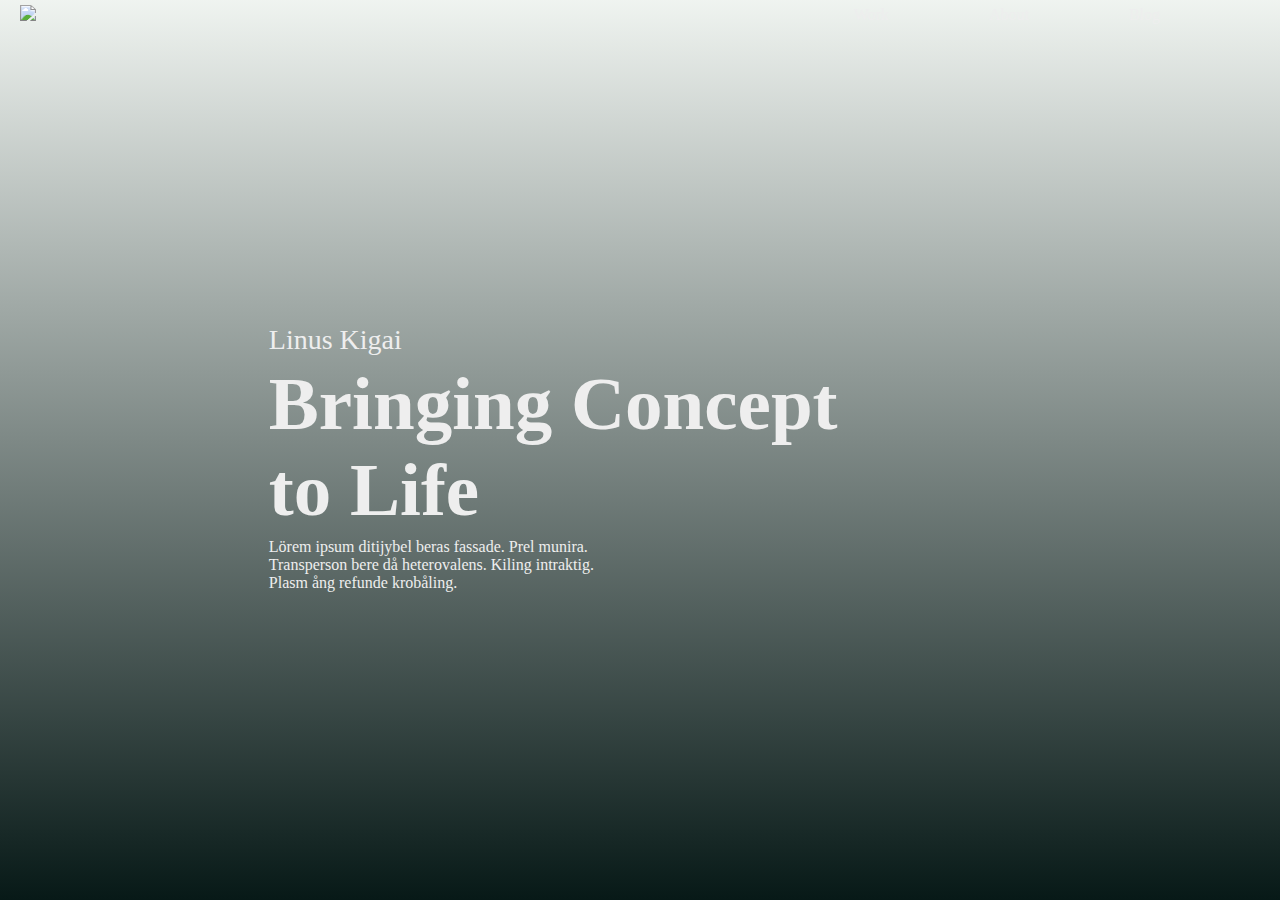
==== index.html @ 7613c21a "feat: :construction: Home" ====
<!DOCTYPE html>
<html lang="en">
<head>
    <meta charset="UTF-8">
    <meta name="viewport" content="width=device-width, initial-scale=1.0">
    <link rel="stylesheet" href="css/style.css">
    <title>Simple website design</title>
</head>
<body>
    <!-- header -->
    <header class="header">
        <div class="div__logo">
            <img src="storage/img/photo.png">
        </div>
        <div class="div__menu">
            <ul class="ul__menu">
                <li>Work</li>
                <li>About</li>
                <li>Blog</li>
            </ul>
        </div>
    </header>
    <!-- main -->
    <main class="main">
        <section class="section__home">
            <article class="article__home">
                <span>Linus Kigai</span>
                <h1>Bringing Concept to Life</h1>
                <p>Lörem ipsum ditijybel beras fassade. Prel munira. Transperson bere då heterovalens. Kiling intraktig. Plasm ång refunde krobåling. </p>
            </article>
        </section>
        <section class="section_icon">
            <img src="storage/img/icon1.png" alt="">
            <img src="storage/img/icon2.png" alt="">
            <img src="storage/img/icon3.png" alt="">
            <img src="storage/img/icon4.png" alt="">
            <img src="storage/img/icon5.png" alt="">
            <img src="storage/img/icon6.png" alt="">

        </section>
    </main>
    <footer>

    </footer>
</body>
</html>
---- css/style.css ----
@import url(variable.css);



*{
    padding: 0;
    margin: 0;
    box-sizing: border-box;
}

/********** header ******************/
.header {
    /* background: orange; */
    /* padding: 15px; */
    display: flex;
    justify-content: space-between;
    align-items: center;
    position: absolute;
    width: 100%;
    padding-left: 20px;
    padding-right: 20px;
    padding-top: 5px;
}
.div__logo {
    /* background: blue; */
    /* padding: 15px; */
}
.div__menu {
    /* background: green; */
    /* padding: 15px; */
}
.ul__menu {
    /* background: violet; */
    /* padding: 15px; */
    display: flex;
    gap: 100px;
    padding-right: 100px;
    color: var(--font-color-1);
}
.ul__menu li{
    list-style: none;
    font-family: "Montserrat-SemiBold";
}
/********** main ******************/
.main {
    /* background: red; */
    /* padding: 20px; */
}
.section__home {
    background-image: linear-gradient(var(--color-gradient-1), var(--color-gradient-2)), var(--banner-1);
    background-size: cover;
    background-position: center 20%;
    background-repeat: no-repeat;
    height: 100svh;
    /* padding: 20px; */
}
.article__home {
    /* background: green; */
    /* padding: 20px; */
    width: 626px;
    height: 360px;
    position: relative;
    left: 21svw;
    top: 36svh;
    display: flex;
    flex-direction: column;
    gap: 5px;
    color: var(--font-color-1);
    
}
.article__home span{
    font-size: 28px;
    font-family: "Montserrat-SemiBold";
}
.article__home h1{
    font-size: 75px;
    font-family: "Montserrat-SemiBold";

}
.article__home p{
    /* background: red; */
    width: 340px;
    font-family: "Montserrat-Medium";
}

/**********  section menu ******************/
.section_icon{
    background: #071917;
    display: flex;
    justify-content: space-evenly;
}



/********** version movil ******************/
@media (max-width: 500px){
   
}
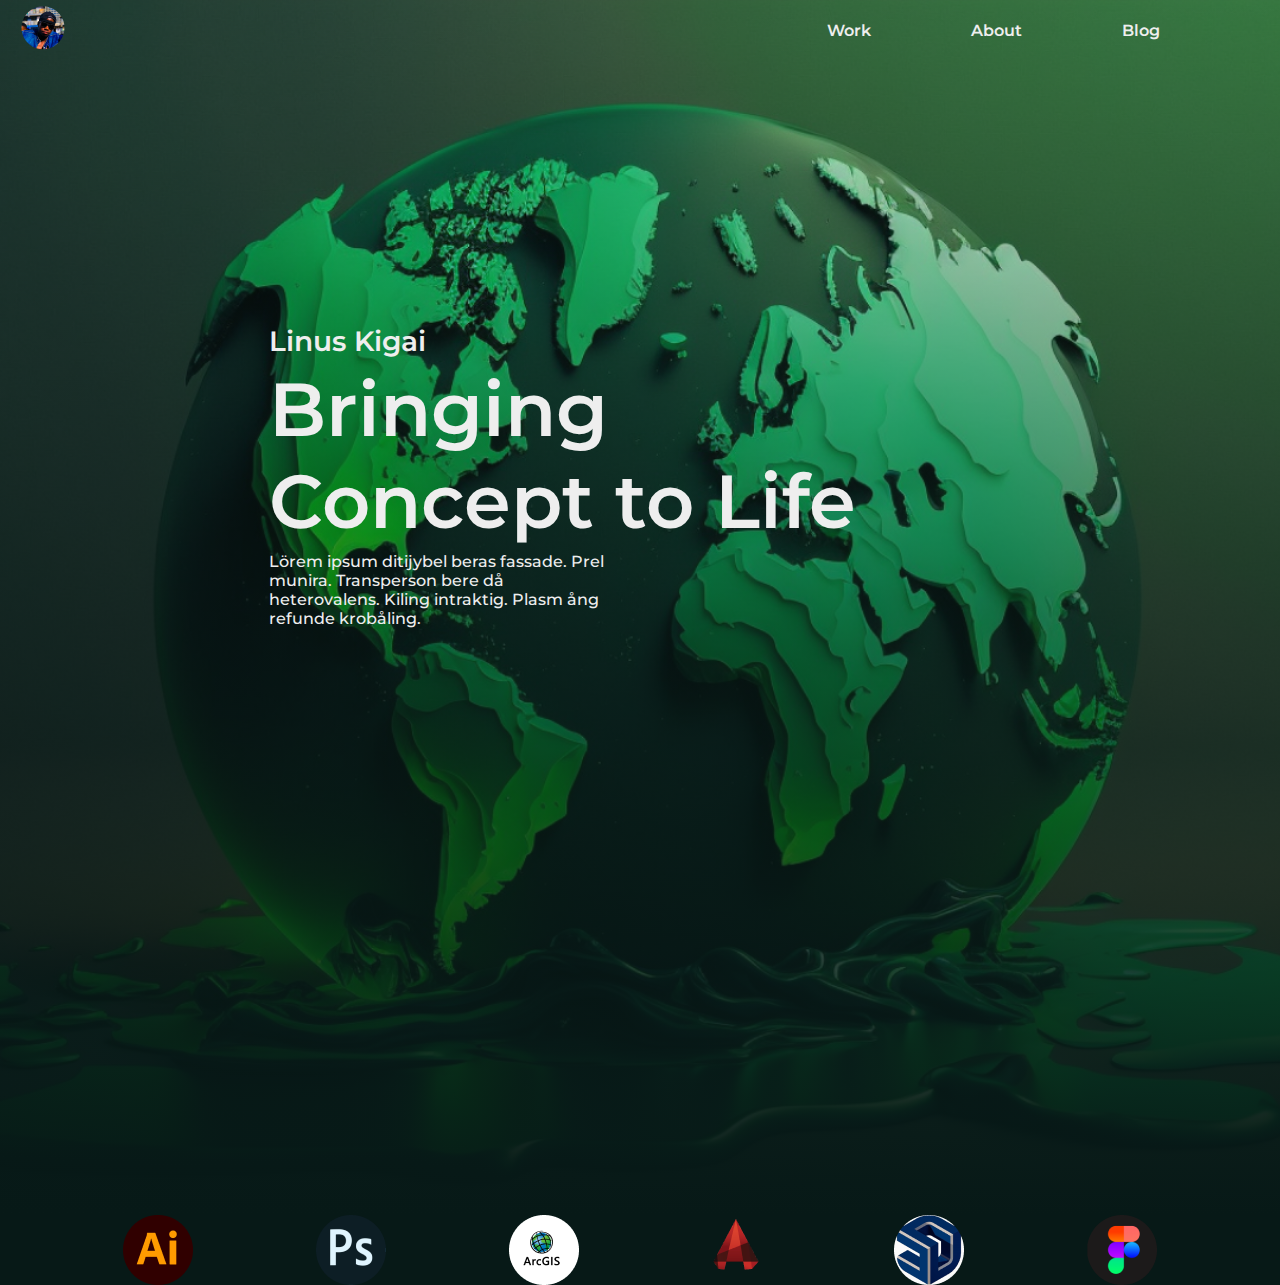
==== commit fe4d1c87: "feat: :lipstick: configure the page so that it can be used on mobile" ====
--- a/index.html
+++ b/index.html
@@ -36,7 +36,6 @@
             <img src="storage/img/icon4.png" alt="">
             <img src="storage/img/icon5.png" alt="">
             <img src="storage/img/icon6.png" alt="">
-
         </section>
     </main>
     <footer>
--- a/css/style.css
+++ b/css/style.css
@@ -49,9 +49,9 @@
 .section__home {
     background-image: linear-gradient(var(--color-gradient-1), var(--color-gradient-2)), var(--banner-1);
     background-size: cover;
-    background-position: center 20%;
+    background-position: center;
     background-repeat: no-repeat;
-    height: 100svh;
+    height: 135svh;
     /* padding: 20px; */
 }
 .article__home {
@@ -93,6 +93,62 @@
 
 
 /********** version movil ******************/
-@media (max-width: 500px){
-   
+@media (max-width: 960px){
+    .header {
+        /* background: red; */
+        padding: 15px;
+    }
+    .ul__menu {
+        gap: 50px;
+        padding-right: 15px;
+    }
+    .section__home{
+        display: flex;
+        justify-content: space-around;
+    }
+    .article__home{
+        left: 0;
+    }
+    .article__home span{
+        /* font-size: 1px; */
+    }
+    .article__home h1{
+        font-size: 70px;
+    }
+    .article__home p{
+    }
+    .section_icon{
+        justify-content: space-around;
+    }
+    .section_icon img{
+        width: 45px;
+        height: 45px;
+        object-fit: contain;
+    } 
+}
+
+@media (max-width:576px){
+    .header{
+        /* background: blue; */
+        justify-content: normal;
+    }
+    .div__logo{
+        flex:1;
+        /* background: red; */
+    }
+    .div__menu{
+        display: flex;
+        justify-content: center;
+        padding-right: 0;
+    }
+    .article__home{
+        font-size: 60px;
+    }
+    .section__home{
+        display: flex;
+        justify-content: normal;
+        padding-left: 15px;
+        padding-right: 15px;
+        height: 95svh;
+    }
 }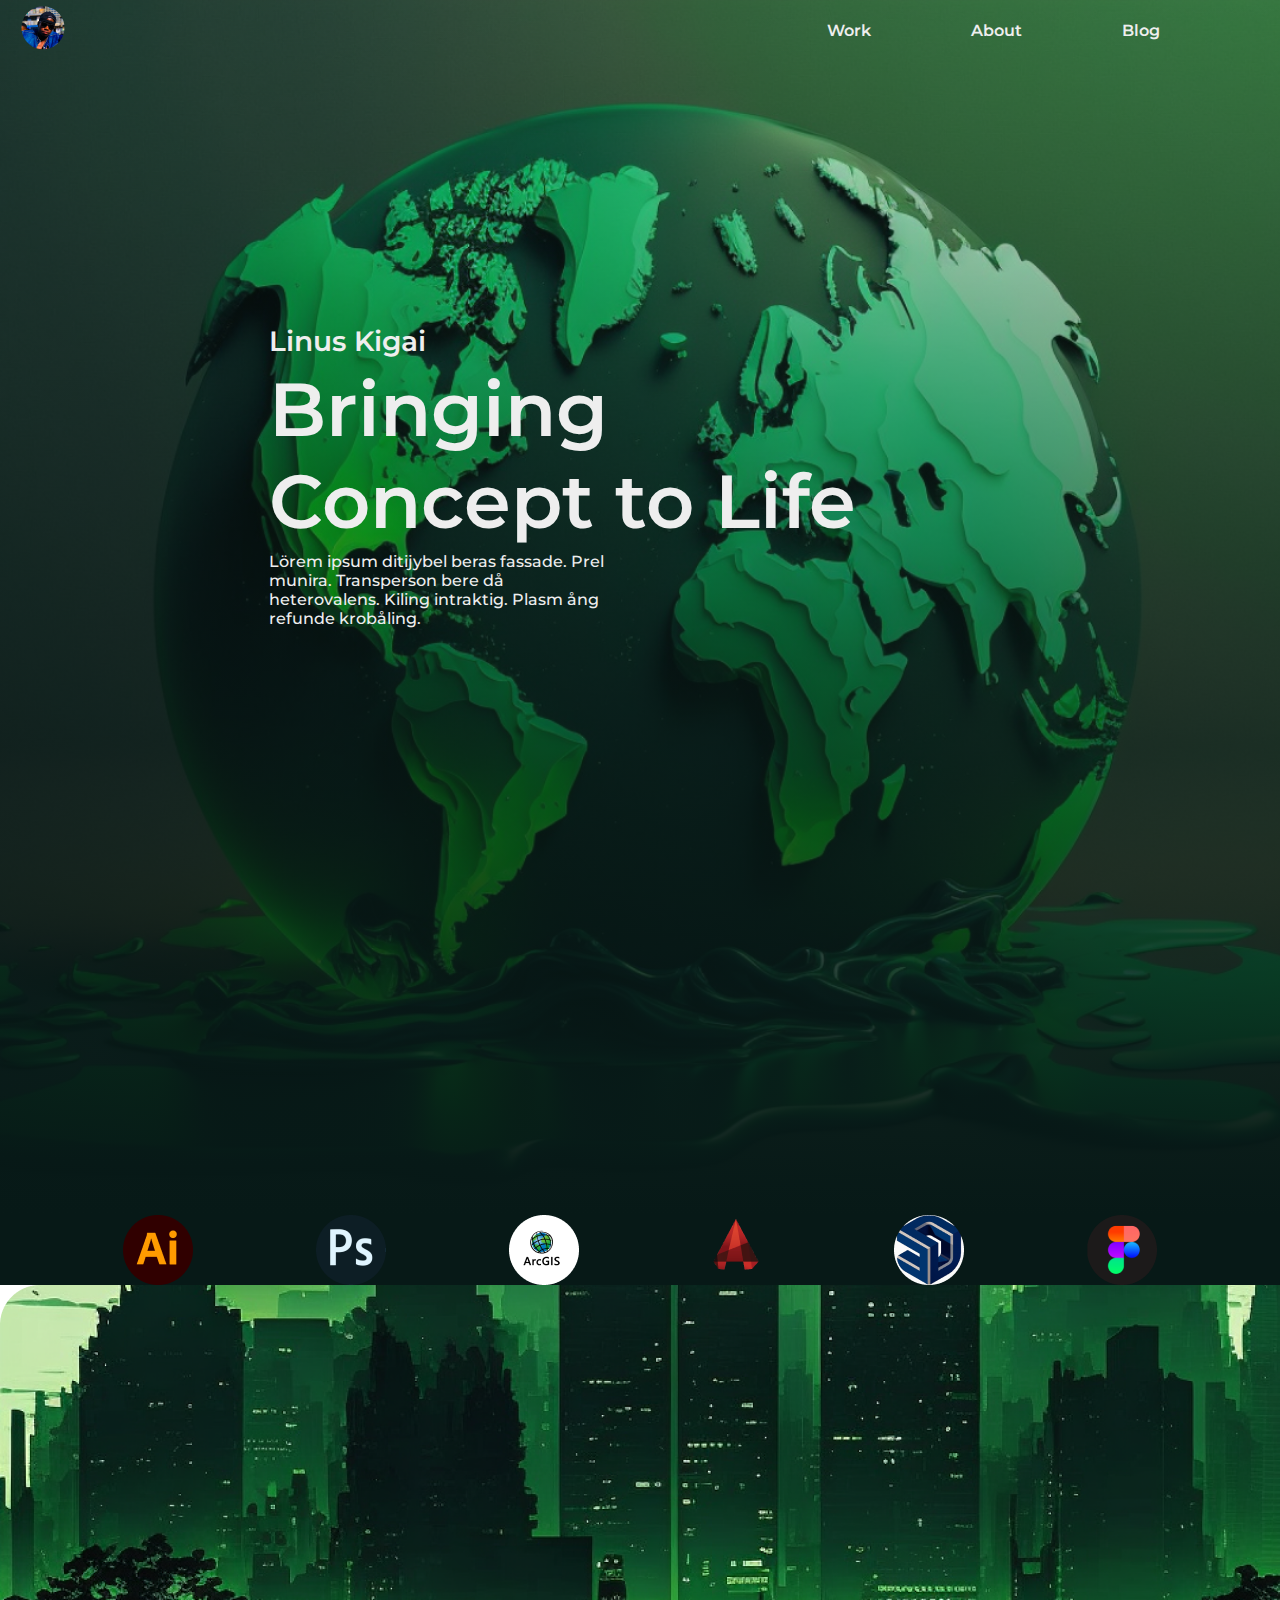
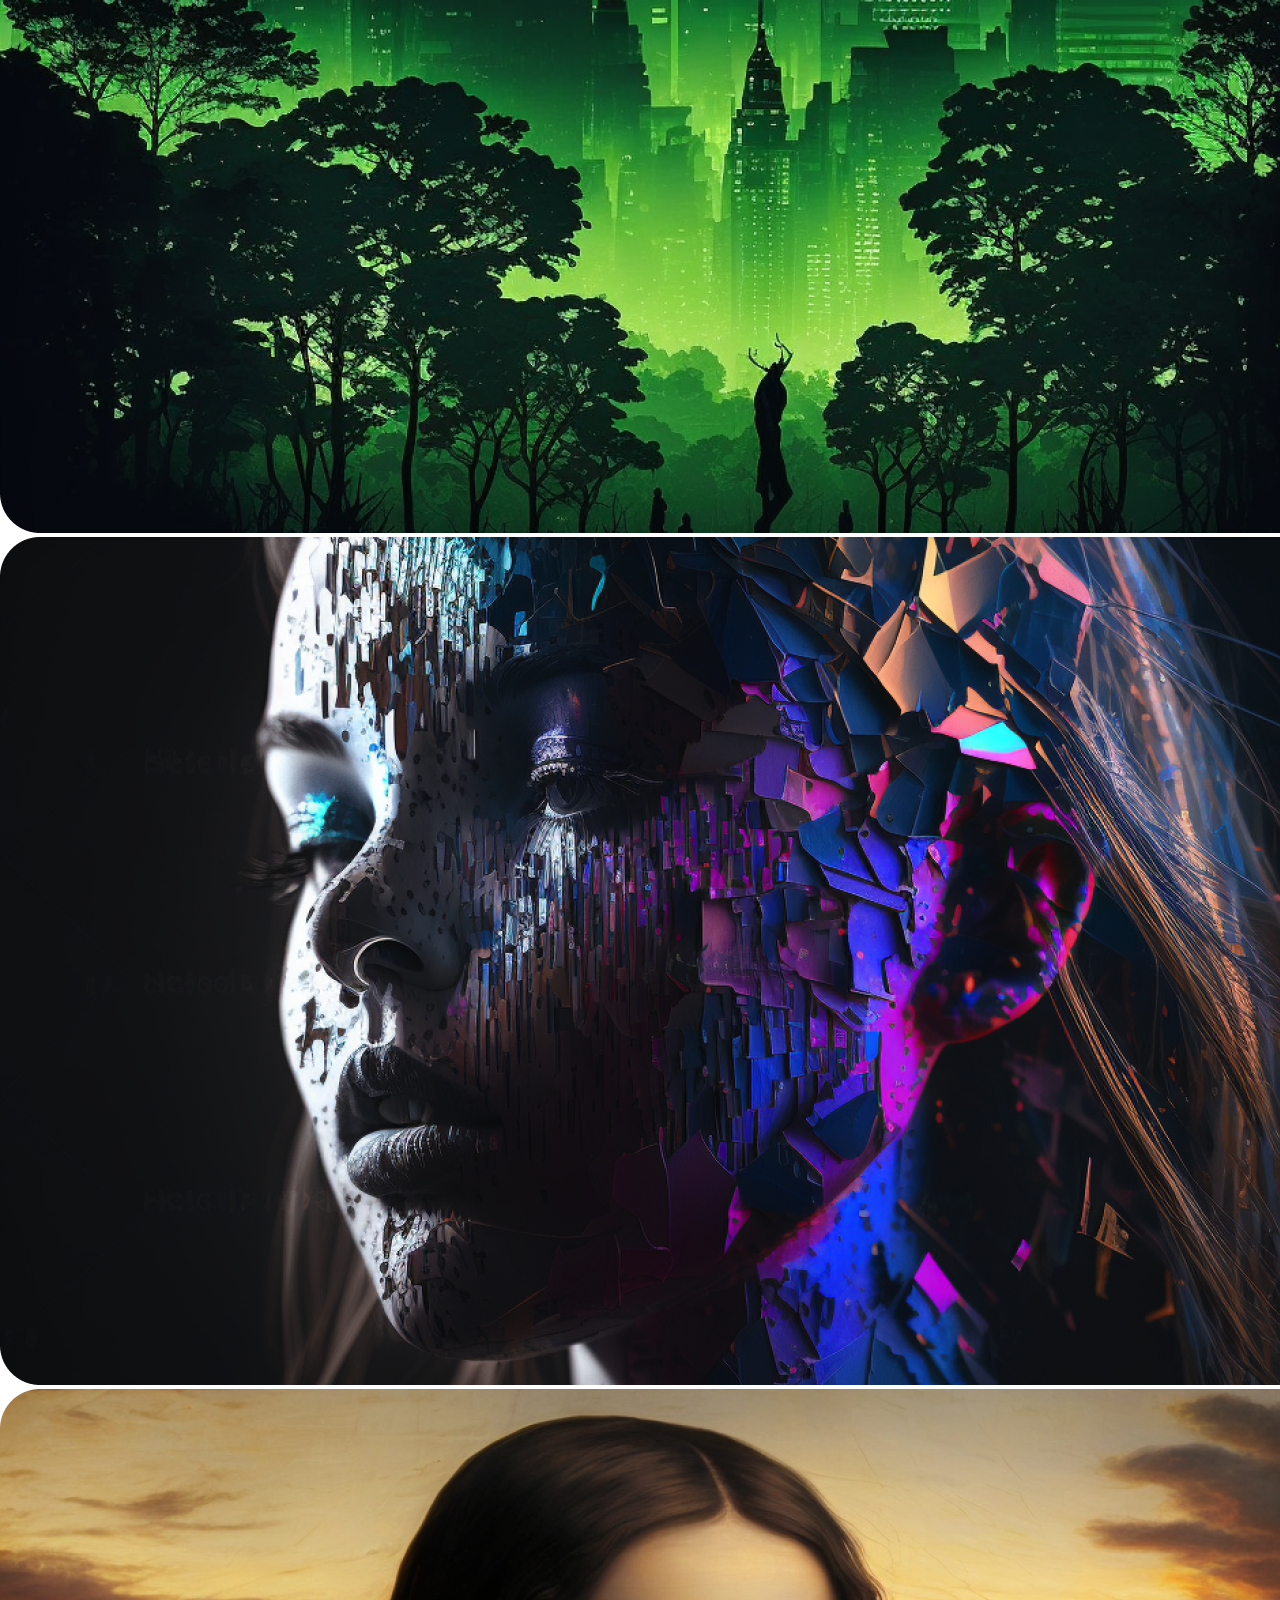
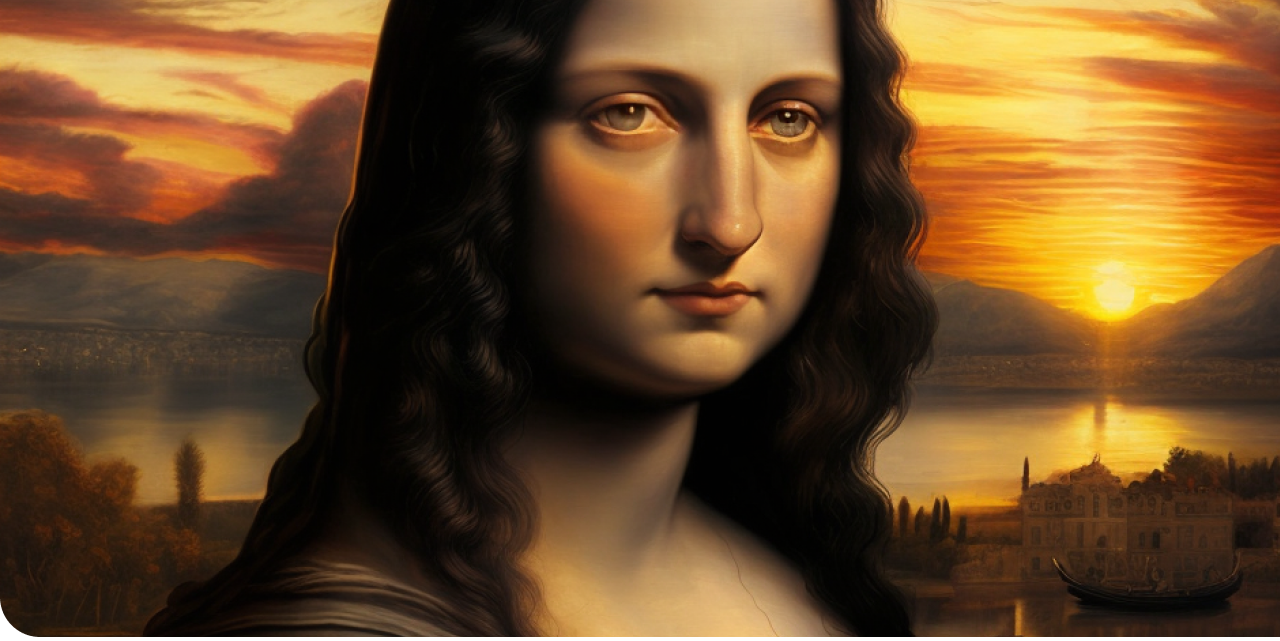
==== commit 5ffdf0b1: "feat: :sparkles: Fix import URL and update mobile styles" ====
--- a/index.html
+++ b/index.html
@@ -1,11 +1,13 @@
 <!DOCTYPE html>
 <html lang="en">
+
 <head>
     <meta charset="UTF-8">
     <meta name="viewport" content="width=device-width, initial-scale=1.0">
     <link rel="stylesheet" href="css/style.css">
     <title>Simple website design</title>
 </head>
+
 <body>
     <!-- header -->
     <header class="header">
@@ -14,9 +16,9 @@
         </div>
         <div class="div__menu">
             <ul class="ul__menu">
-                <li>Work</li>
-                <li>About</li>
-                <li>Blog</li>
+                <li><a href="">Work</a></li>
+                <li><a href="">About</a></li>
+                <li><a href="">Blog</a></li>
             </ul>
         </div>
     </header>
@@ -26,20 +28,27 @@
             <article class="article__home">
                 <span>Linus Kigai</span>
                 <h1>Bringing Concept to Life</h1>
-                <p>Lörem ipsum ditijybel beras fassade. Prel munira. Transperson bere då heterovalens. Kiling intraktig. Plasm ång refunde krobåling. </p>
+                <p>Lörem ipsum ditijybel beras fassade. Prel munira. Transperson bere då heterovalens. Kiling intraktig.
+                    Plasm ång refunde krobåling. </p>
             </article>
         </section>
-        <section class="section_icon">
-            <img src="storage/img/icon1.png" alt="">
-            <img src="storage/img/icon2.png" alt="">
-            <img src="storage/img/icon3.png" alt="">
-            <img src="storage/img/icon4.png" alt="">
-            <img src="storage/img/icon5.png" alt="">
-            <img src="storage/img/icon6.png" alt="">
+        <section class="section__icon">
+            <img src="storage/img/icon1.png">
+            <img src="storage/img/icon2.png">
+            <img src="storage/img/icon3.png">
+            <img src="storage/img/icon4.png">
+            <img src="storage/img/icon5.png">
+            <img src="storage/img/icon6.png">
+        </section>
+        <section>
+            <img src="storage/img/Rectangle2.png" alt="">
+            <img src="storage/img/Rectangle4.png" alt="">
+            <img src="storage/img/Rectangle5.png" alt="">
         </section>
     </main>
     <footer>
 
     </footer>
 </body>
+
 </html>--- a/css/style.css
+++ b/css/style.css
@@ -1,13 +1,9 @@
-@import url(variable.css);
-
-
-
+@import url('variable.css');
 *{
     padding: 0;
     margin: 0;
     box-sizing: border-box;
 }
-
 /********** header ******************/
 .header {
     /* background: orange; */
@@ -41,13 +37,17 @@
     list-style: none;
     font-family: "Montserrat-SemiBold";
 }
+.ul__menu a{
+    text-decoration: none;
+    color: var(--font-color-1);
+}
 /********** main ******************/
 .main {
     /* background: red; */
     /* padding: 20px; */
 }
 .section__home {
-    background-image: linear-gradient(var(--color-gradient-1), var(--color-gradient-2)), var(--banner-1);
+    background-image: linear-gradient(var(--color-gradient-1), var(--color-gradient-2) 100%), var(--banner-1);
     background-size: cover;
     background-position: center;
     background-repeat: no-repeat;
@@ -82,24 +82,27 @@
     width: 340px;
     font-family: "Montserrat-Medium";
 }
+/************* section menu **********************/
 
-/**********  section menu ******************/
-.section_icon{
+.section__icon{
     background: #071917;
     display: flex;
     justify-content: space-evenly;
 }
 
+.section__icon img{
+    /* background: violet; */
+}
 
 
-/********** version movil ******************/
-@media (max-width: 960px){
-    .header {
+/************** version movil **********************/
+@media (max-width: 960px) {
+    .header{
         /* background: red; */
         padding: 15px;
     }
-    .ul__menu {
-        gap: 50px;
+    .ul__menu{
+        gap: 15px;
         padding-right: 15px;
     }
     .section__home{
@@ -116,32 +119,40 @@
         font-size: 70px;
     }
     .article__home p{
+
     }
-    .section_icon{
+    .section__icon{
         justify-content: space-around;
     }
-    .section_icon img{
+    .section__icon img{
         width: 45px;
         height: 45px;
         object-fit: contain;
-    } 
+    }
 }
 
-@media (max-width:576px){
+@media (max-width: 576px) {
     .header{
         /* background: blue; */
         justify-content: normal;
     }
     .div__logo{
-        flex:1;
+        flex: 1;
         /* background: red; */
     }
     .div__menu{
+        width: 100%;
+        /* background: violet; */
+    }
+    .ul__menu{
         display: flex;
         justify-content: center;
         padding-right: 0;
     }
     .article__home{
+        top: 25svh;
+    }
+    .article__home h1{
         font-size: 60px;
     }
     .section__home{
@@ -151,4 +162,5 @@
         padding-right: 15px;
         height: 95svh;
     }
-}+}
+
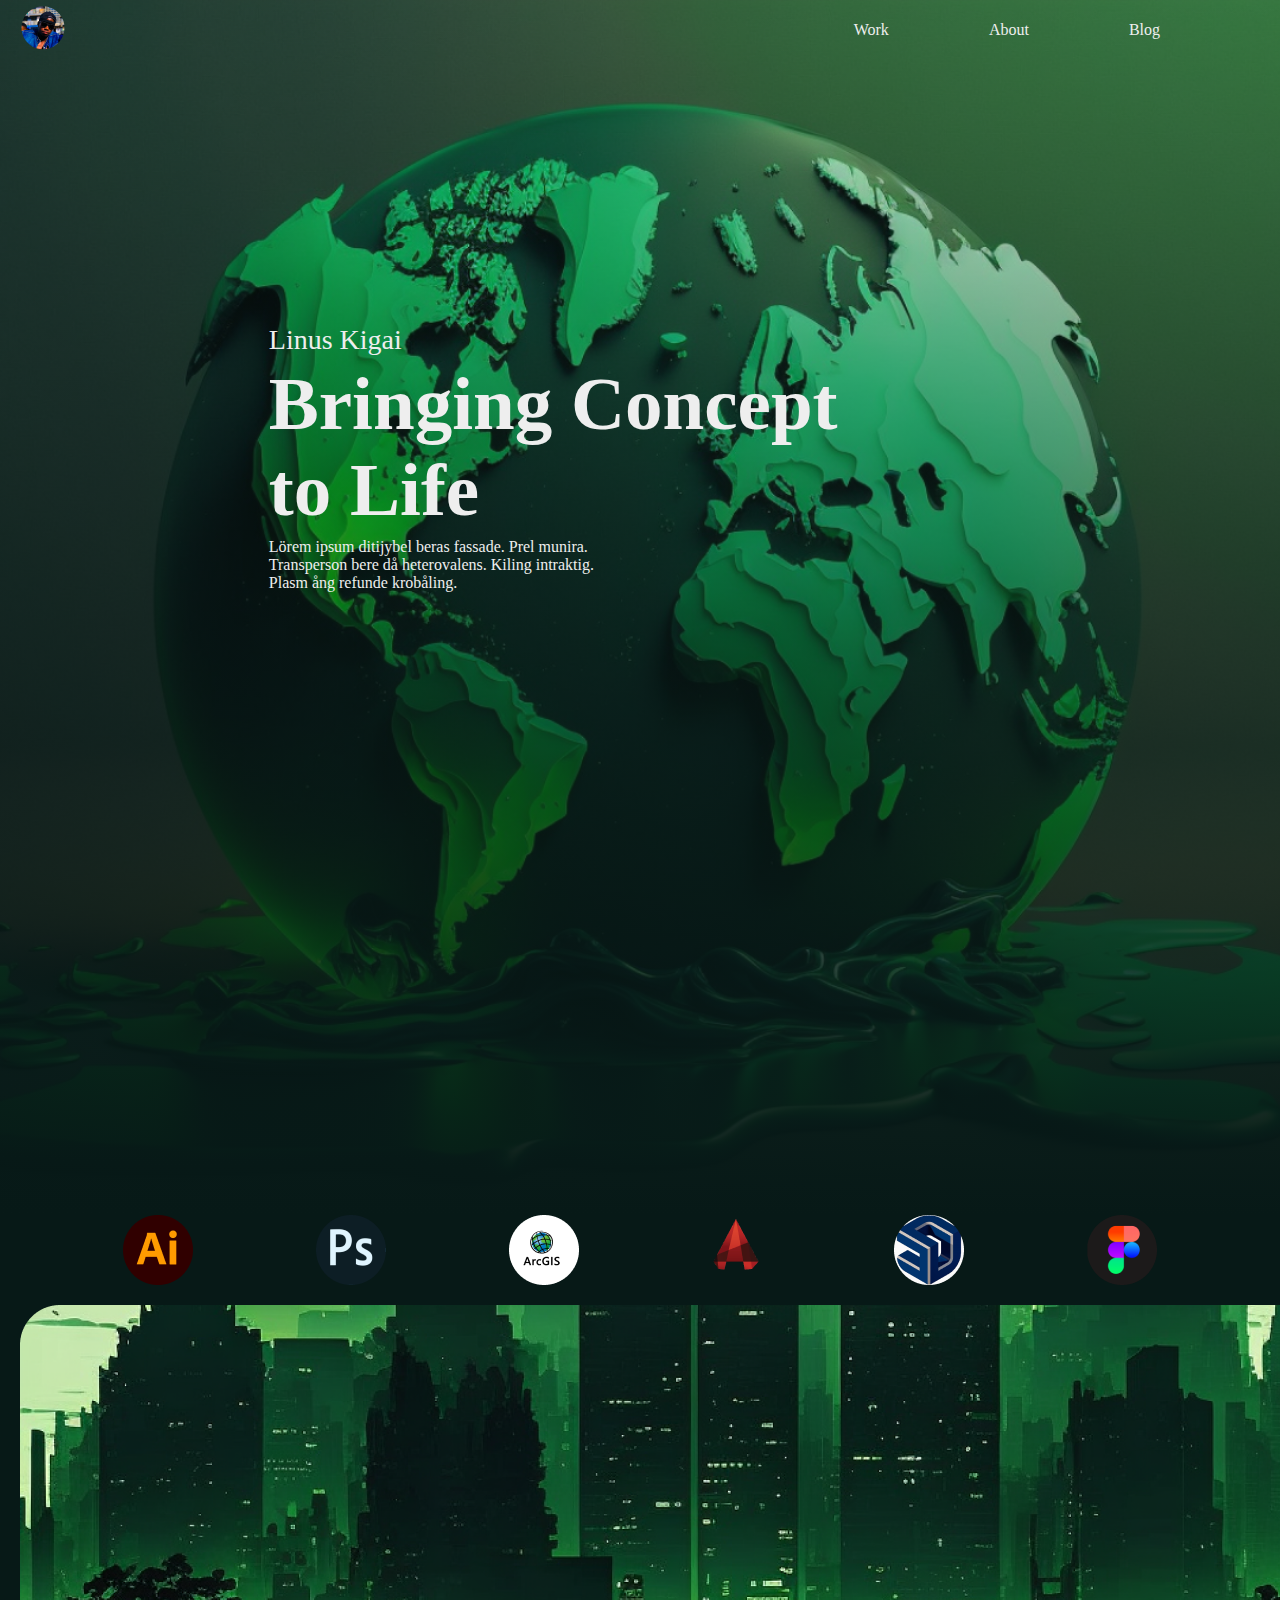
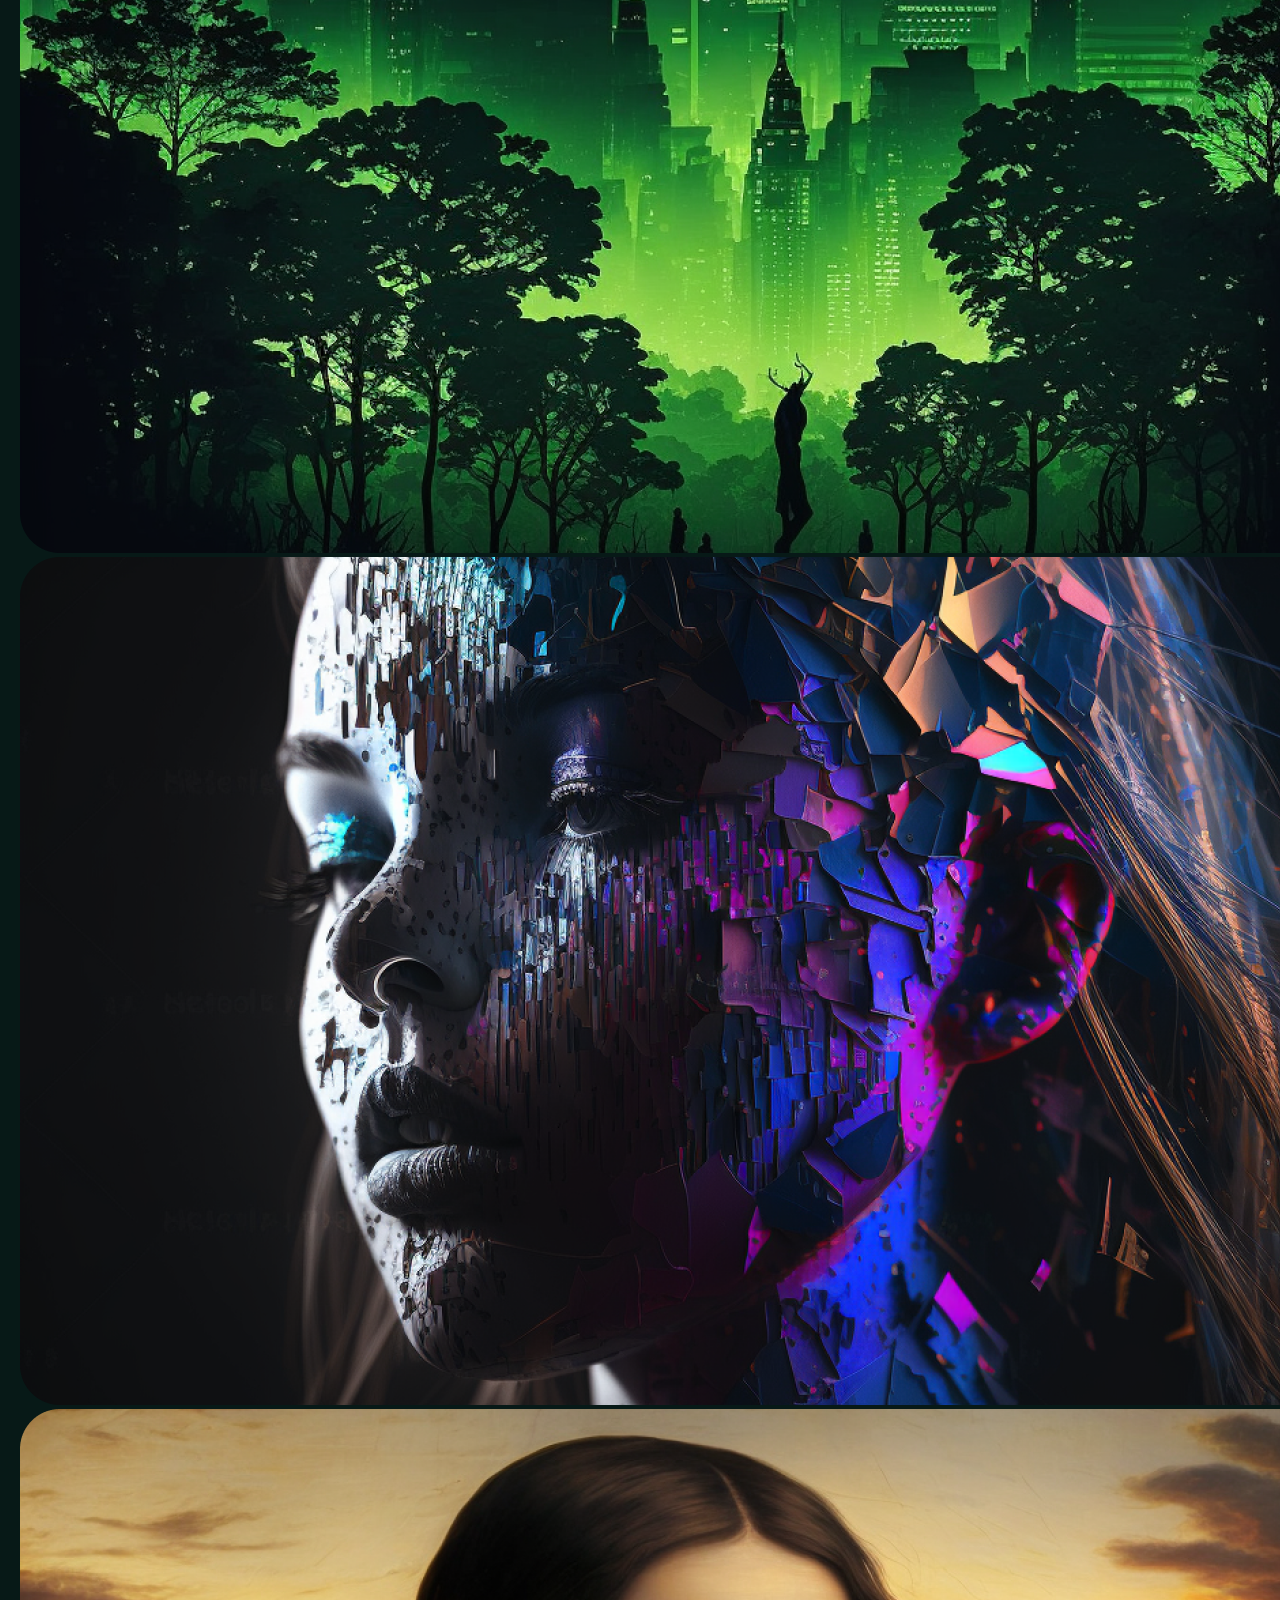
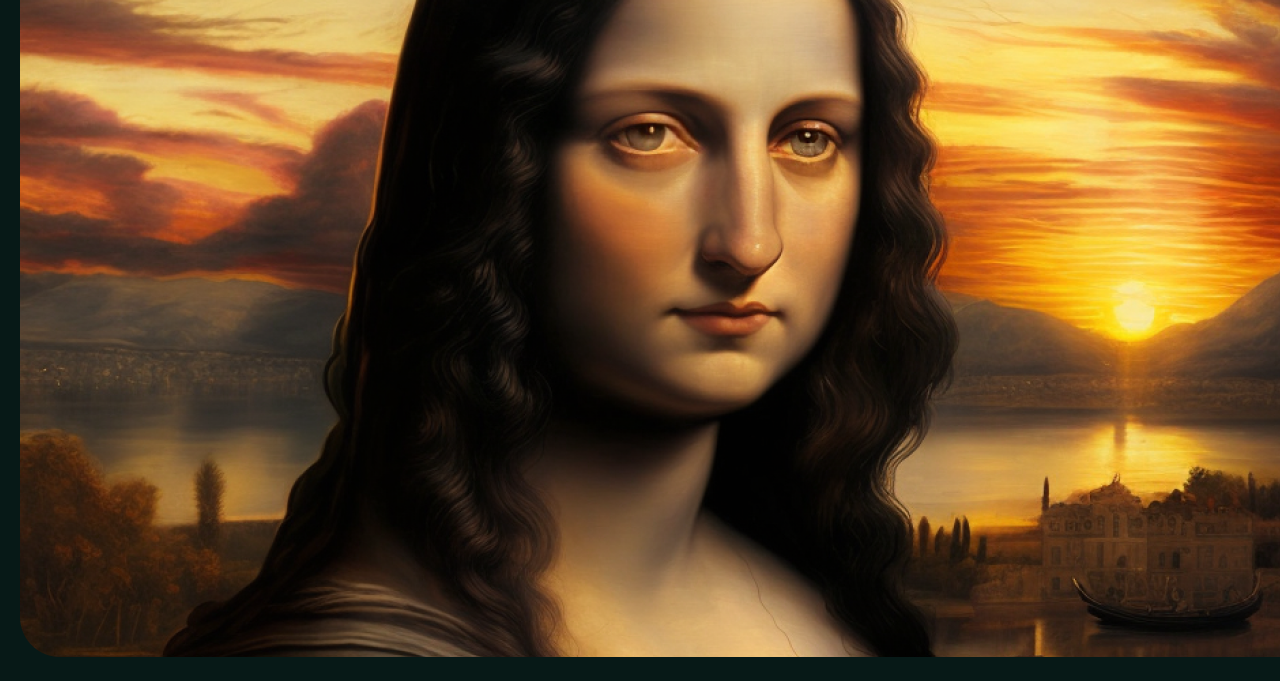
==== commit 6f1860e2: "feat: :sparkles: Add blog page and update styles for improved layout" ====
--- a/index.html
+++ b/index.html
@@ -1,3 +1,4 @@
+
 <!DOCTYPE html>
 <html lang="en">
 
@@ -18,7 +19,7 @@
             <ul class="ul__menu">
                 <li><a href="">Work</a></li>
                 <li><a href="">About</a></li>
-                <li><a href="">Blog</a></li>
+                <li><a href="view/blog.html">Blog</a></li>
             </ul>
         </div>
     </header>
@@ -40,7 +41,7 @@
             <img src="storage/img/icon5.png">
             <img src="storage/img/icon6.png">
         </section>
-        <section>
+        <section class="section__work">
             <img src="storage/img/Rectangle2.png" alt="">
             <img src="storage/img/Rectangle4.png" alt="">
             <img src="storage/img/Rectangle5.png" alt="">
@@ -51,4 +52,4 @@
     </footer>
 </body>
 
-</html>+</html>
--- a/css/style.css
+++ b/css/style.css
@@ -37,10 +37,11 @@
     list-style: none;
     font-family: "Montserrat-SemiBold";
 }
-.ul__menu a{
+.ul__menu li a{
+    color: var(--font-color-1);
     text-decoration: none;
-    color: var(--font-color-1);
 }
+
 /********** main ******************/
 .main {
     /* background: red; */
@@ -92,6 +93,14 @@
 
 .section__icon img{
     /* background: violet; */
+}
+
+.section__work{
+    background: #071917;
+    /* display: flex; 
+    align-items: center;*/
+    justify-content: space-evenly;
+    padding: 20px; 
 }
 
 
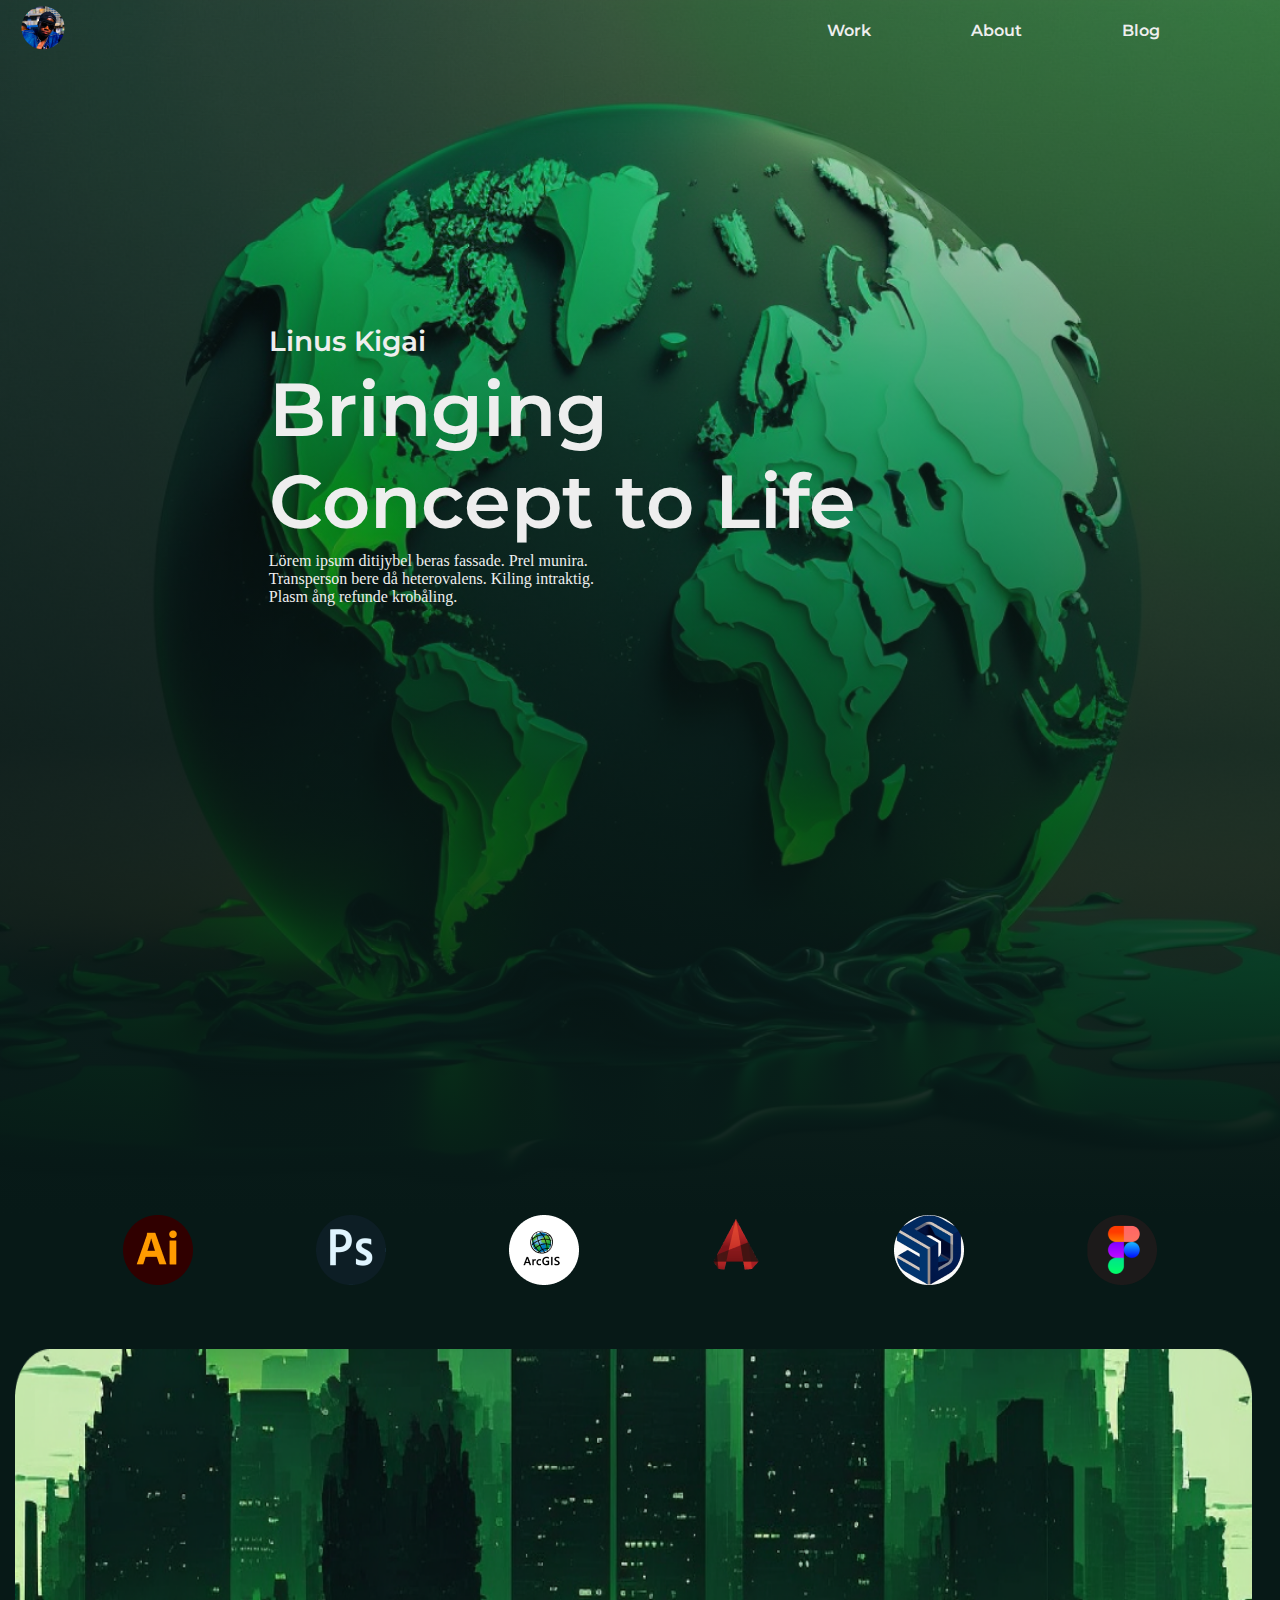
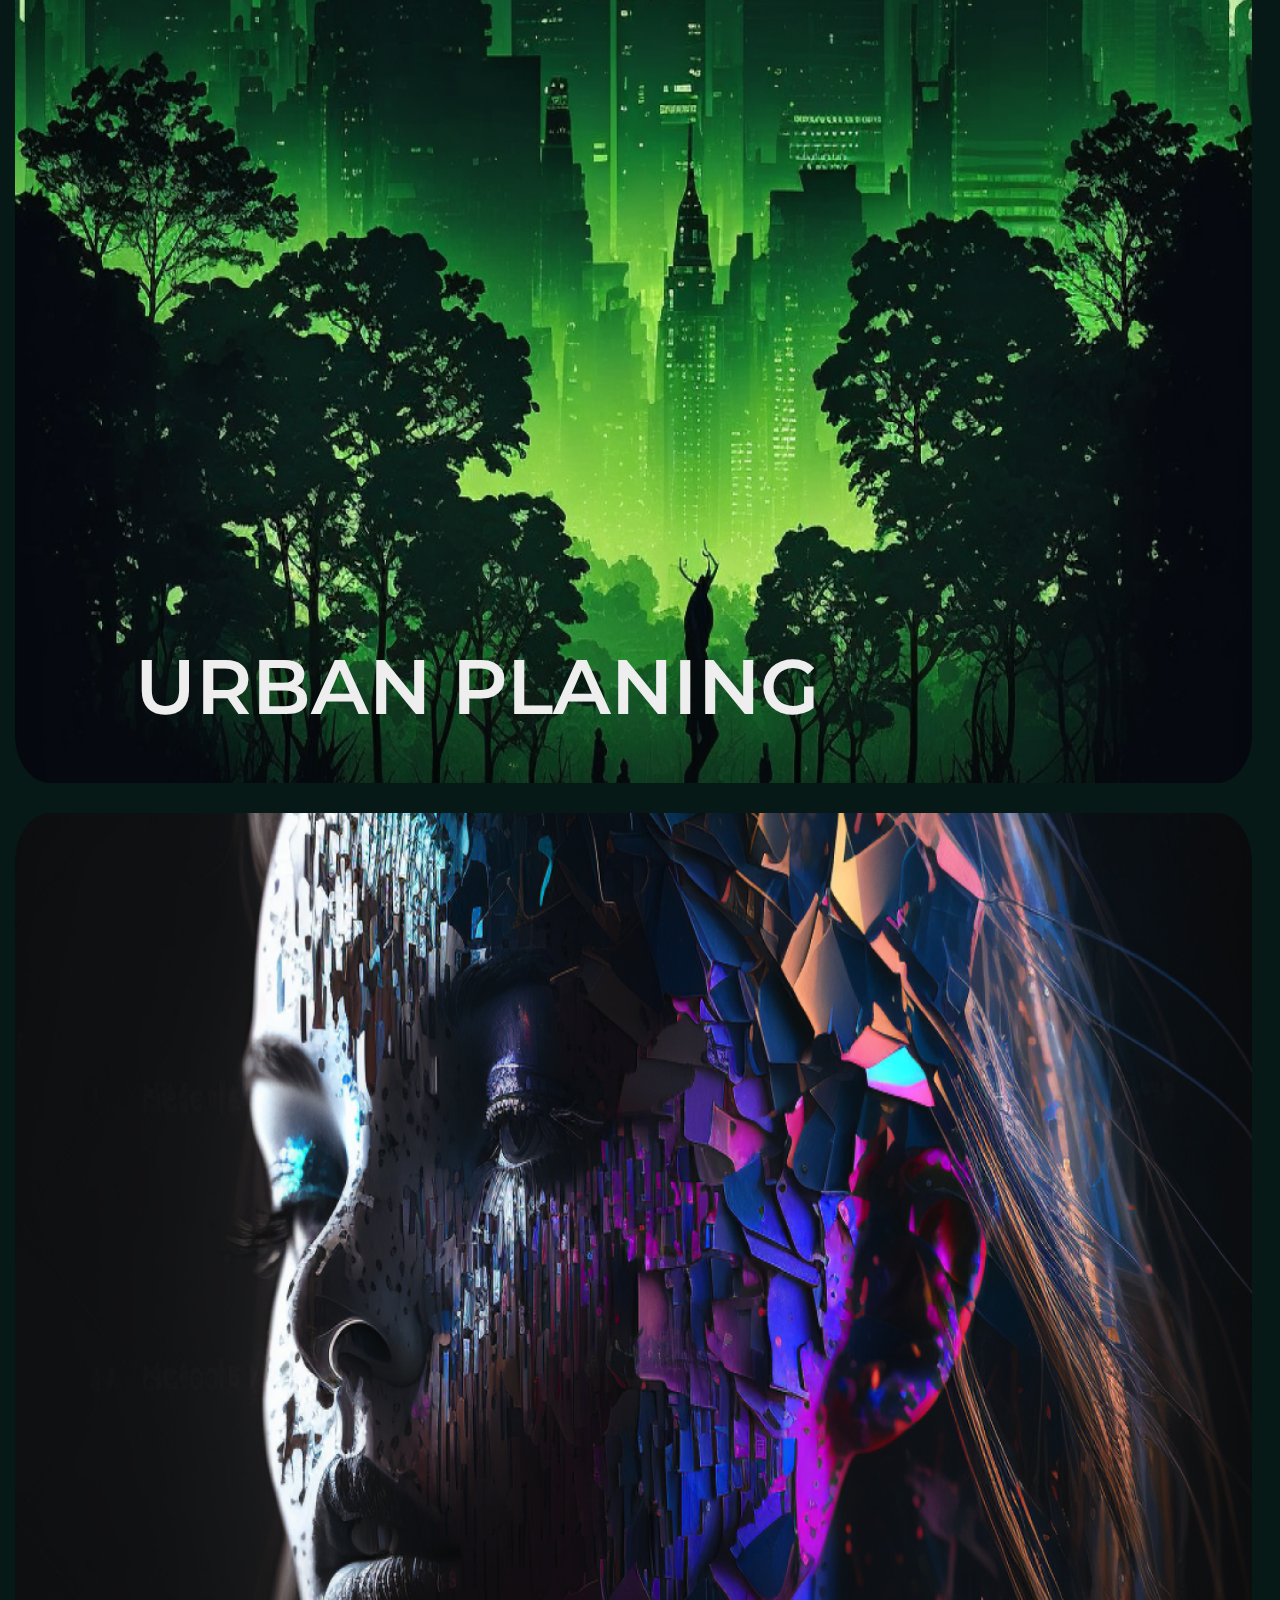
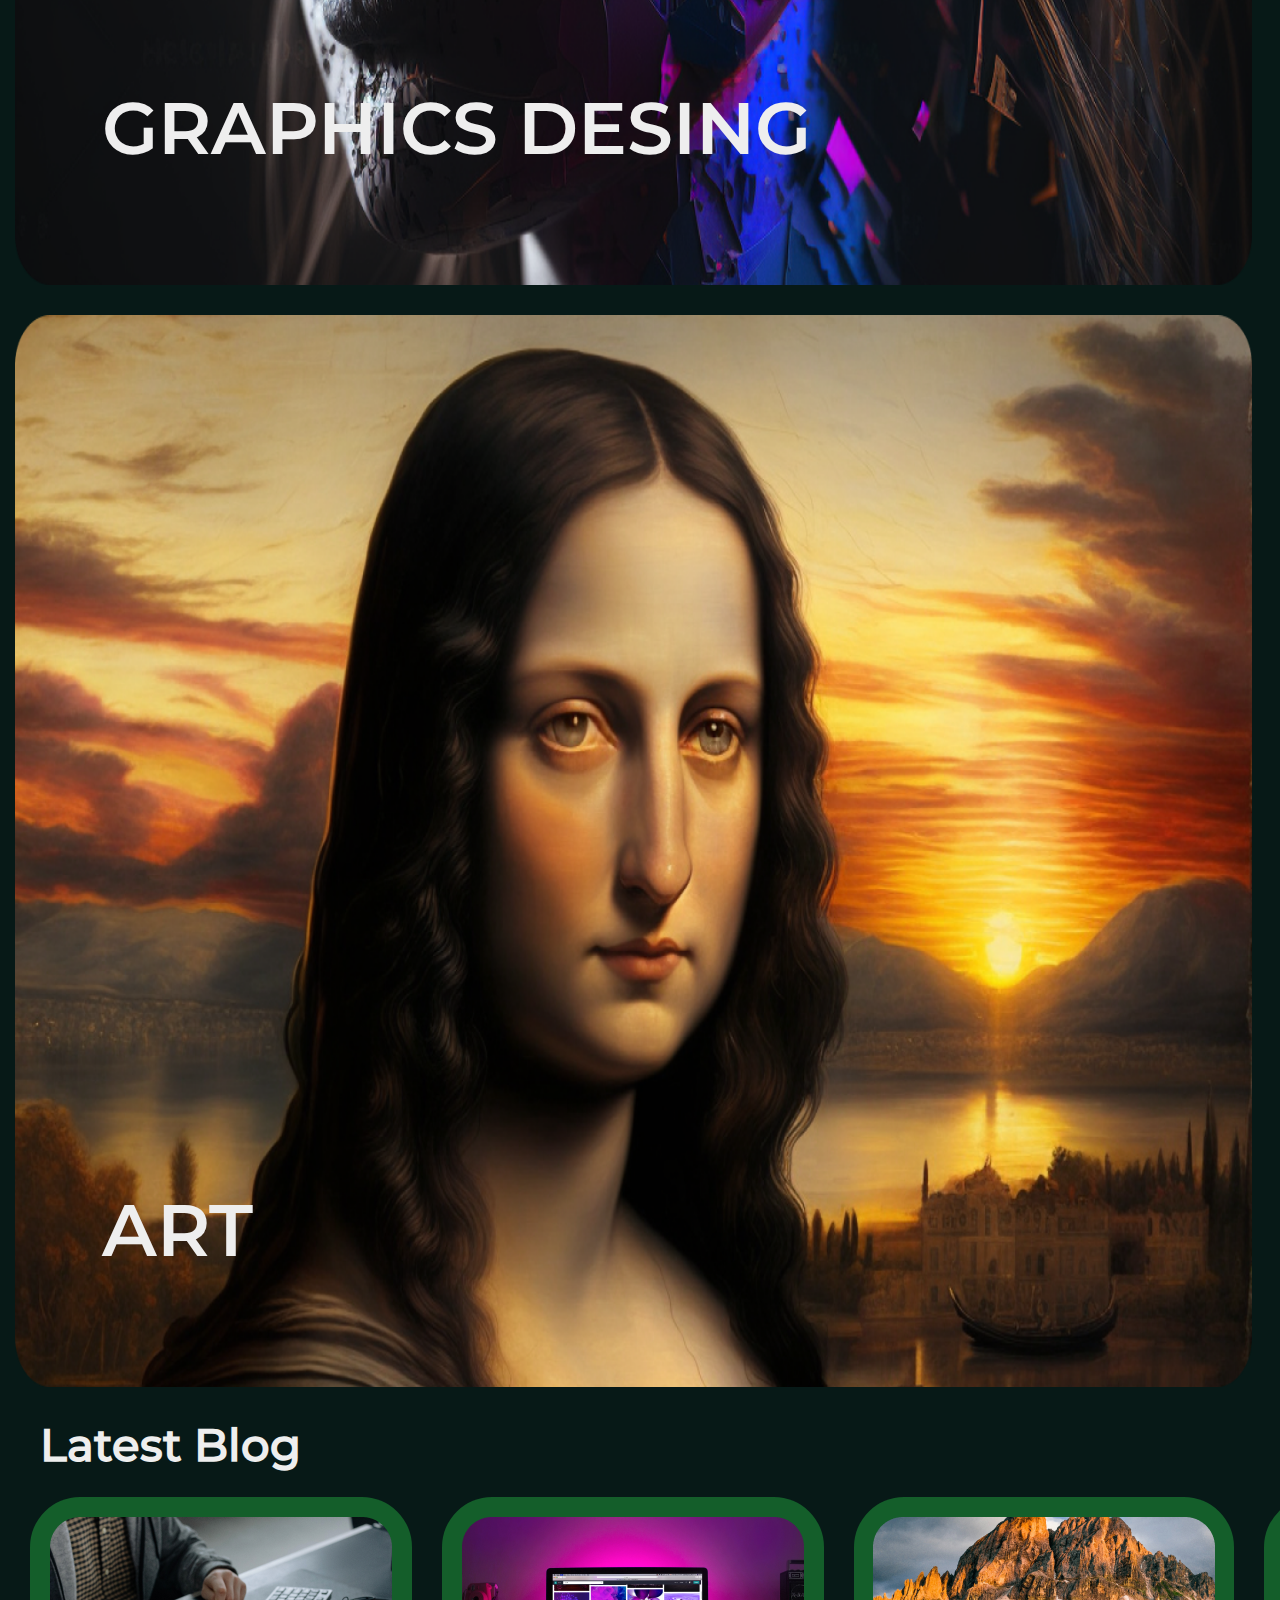
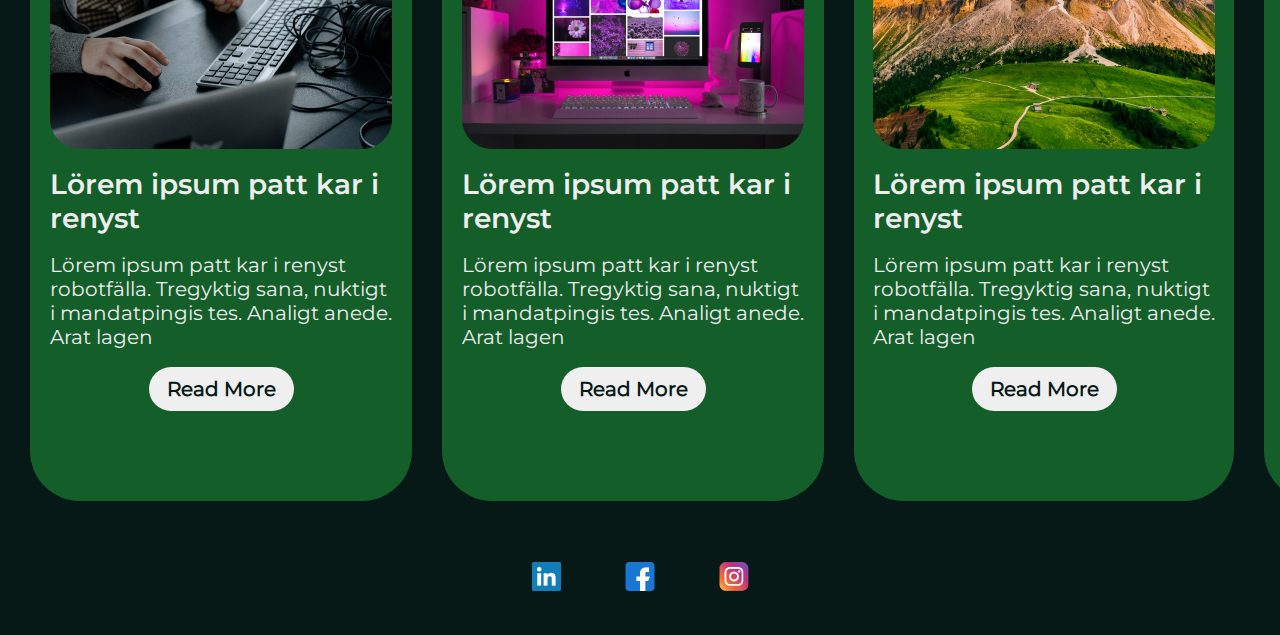
==== commit 14d301f2: "feat: :sparkles: Add new sections for portfolio and latest blog with updated images and styles" ====
--- a/index.html
+++ b/index.html
@@ -41,10 +41,100 @@
             <img src="storage/img/icon5.png">
             <img src="storage/img/icon6.png">
         </section>
-        <section class="section__work">
-            <img src="storage/img/Rectangle2.png" alt="">
-            <img src="storage/img/Rectangle4.png" alt="">
-            <img src="storage/img/Rectangle5.png" alt="">
+        <section class="section__pag2">
+            <div class="div__pag2">
+                <img src="storage/img/Rectangle2.png">
+                <h1>URBAN PLANING</h1>
+            </div>
+        </section>
+        <section class="section__pag3">
+            <div class="div__pag3">
+                <img src="storage/img/Rectangle4.png">
+                <h1>GRAPHICS DESING</h1>
+            </div>
+        </section>
+        <section class="section__pag4">
+            <div class="div__pag4">
+                <img src="storage/img/Rectangle5.png">
+                <h1>ART</h1>
+            </div>
+        </section>
+        <section class="section__ultimo">
+            <div class="div__ult">
+                <h1>Latest Blog</h1>
+            </div>
+            <article class="article__opc">
+                <div class="div__opc-0">
+                    <img src="storage/img/caja-0.png">
+                    <br>
+                    <h2>Lörem ipsum patt kar i renyst</h2>
+                    <br>
+                    <p>Lörem ipsum patt kar i renyst robotfälla. Tregyktig  sana, nuktigt i mandatpingis tes. Analigt anede. Arat lagen</p>
+                    <br>
+                    <button>
+                        <h3>
+                            <a href="#">Read More</a>
+                        </h3>
+                    </button>
+                </div>
+                <div class="div__opc-1">
+                    <img src="storage/img/caja-1.png">
+                    <br>
+                    <h2>Lörem ipsum patt kar i renyst</h2>
+                    <br>
+                    <p>Lörem ipsum patt kar i renyst robotfälla. Tregyktig  sana, nuktigt i mandatpingis tes. Analigt anede. Arat lagen</p>
+                    <br>
+                    <button>
+                        <h3>
+                            <a href="#">Read More</a>
+                        </h3>
+                    </button>
+                </div>
+                <div class="div__opc-2">
+                    <img src="storage/img/caja-2.png">
+                    <br>
+                    <h2>Lörem ipsum patt kar i renyst</h2>
+                    <br>
+                    <p>Lörem ipsum patt kar i renyst robotfälla. Tregyktig  sana, nuktigt i mandatpingis tes. Analigt anede. Arat lagen</p>
+                    <br>
+                    <button>
+                        <h3>
+                            <a href="#">Read More</a>
+                        </h3>
+                    </button>
+                </div>
+                <div class="div__opc-3">
+                    <img src="storage/img/caja-3.png">
+                    <br>
+                    <h2>Lörem ipsum patt kar i renyst</h2>
+                    <br>
+                    <p>Lörem ipsum patt kar i renyst robotfälla. Tregyktig  sana, nuktigt i mandatpingis tes. Analigt anede. Arat lagen</p>
+                    <br>
+                    <button>
+                        <h3>
+                            <a href="#">Read More</a>
+                        </h3>
+                    </button>
+                </div>
+                <div class="div__opc-4">
+                    <img src="storage/img/caja-4.png">
+                    <br>
+                    <h2>Lörem ipsum patt kar i renyst</h2>
+                    <br>
+                    <p>Lörem ipsum patt kar i renyst robotfälla. Tregyktig  sana, nuktigt i mandatpingis tes. Analigt anede. Arat lagen</p>
+                    <br>
+                    <button>
+                        <h3>
+                            <a href="#">Read More</a>
+                        </h3>
+                    </button>
+                </div>
+            </article>
+            <section class="section__iconult">
+                <a href="https://www.linkedin.com/" target="_blank"><img src="storage/img/linkedin.png"></a>
+                <a href="https://www.facebook.com/" target="_blank"><img src="storage/img/facebook.png"></a>
+                <a href="https://www.instagram.com/" target="_blank"><img src="storage/img/instagram.png"></a>
+            </section>
         </section>
     </main>
     <footer>
--- a/css/style.css
+++ b/css/style.css
@@ -35,7 +35,7 @@
 }
 .ul__menu li{
     list-style: none;
-    font-family: "Montserrat-SemiBold";
+    font-family: "Montserrat-SemiBold.ttf";
 }
 .ul__menu li a{
     color: var(--font-color-1);
@@ -71,17 +71,17 @@
 }
 .article__home span{
     font-size: 28px;
-    font-family: "Montserrat-SemiBold";
+    font-family:"Montserrat-SemiBold.ttf";
 }
 .article__home h1{
-    font-size: 75px;
-    font-family: "Montserrat-SemiBold";
+    font-size:75px;
+    font-family: "Montserrat-SemiBold.ttf";
 
 }
 .article__home p{
     /* background: red; */
     width: 340px;
-    font-family: "Montserrat-Medium";
+    font-family:"Montserrat-Medium,ttf";
 }
 /************* section menu **********************/
 
@@ -95,14 +95,335 @@
     /* background: violet; */
 }
 
-.section__work{
+.section__pag2{
+    background-color: #071917;
+    position: relative;
+}
+
+.div__pag2 img{
+    padding-top: 5%;
+    padding-left: 15px;
+    padding-right: 15px;
+    width: 99svw;
+    height: 122svh;
+}
+
+.div__pag2 h1{
+    font-family: "Montserrat-SemiBold.ttf";
+    color: var(--font-color-1);
+    font-size: 77px;
+    display: flex;
+    width: max-content;
+    bottom: 6vh;
+    left: 135px;
+    position: absolute;
+}.section__pag3{
+    background-color: #071917;
+    position: relative;
+}
+
+.div__pag3 img{
+    padding-top: 2%;
+    padding-left: 15px;
+    padding-right: 15px;
+    width: 99svw;
+    height: 122svh;
+}
+
+.div__pag3 h1{
+    font-family: "Montserrat-SemiBold.ttf";
+    color: var(--font-color-1);
+    font-size: 73px;
+    display: flex;
+    width: max-content;
+    left: 102px;
+    position: absolute;
+    bottom: 13vh;
+}
+
+.section__pag4{
+    background-color: #071917;
+    position: relative;
+}
+
+.div__pag4 img{
+    padding-top: 2%;
+    padding-left: 15px;
+    padding-right: 15px;
+    width: 99svw;
+    height: 122svh;
+}
+
+.div__pag4 h1{
+    font-family: "Montserrat-SemiBold.ttf";
+    color: var(--font-color-1);
+    font-size: 73px;
+    display: flex;
+    width: max-content;
+    left: 102px;
+    position: absolute;
+    bottom: 13vh;
+}
+
+.section__ultimo{
+    background-color: #071917;
+}
+.div__ult h1{
+    font-family: "Montserrat-Medium.ttf";
+    font-size: 45px;
+    color: var(--font-color-1);
+    padding-left: 40px;
+    padding-bottom: 2%;
+    padding-top: 2%;
+}
+.article__opc{
+    display: flex;
+    width: 100%; 
+    gap: 30px;
+    overflow-x: scroll;
+    scrollbar-width: none;
+ }
+
+.div__opc-0{
+    background-color: #145E2A;
+    display: flex;
+    justify-content: space-evenly;
+    flex-direction: column;
+    align-items: center;
+    border-radius: 50px;
+    padding-bottom: 7%;
+    margin-left: 30px;;
+    /* box-shadow: 10px 10px 10px #030a0a; */
+}
+
+.div__opc-0 img{
+    padding-top: 20px;
+    padding-left: 20px;
+    padding-right: 20px;
+}
+.div__opc-0 h2{
+    color: var(--font-color-1);
+    font-family: "Montserrat-SemiBold.ttf";
+    font-size: 28px;
+    width: 342px;
+
+}
+.div__opc-0 p{
+    color: var(--font-color-1);
+    font-family: "Montserrat-Regular.ttf";
+    font-size: 20px;
+    width: 342px;
+}
+.div__opc-0 h3 a{
+    color: #071917;
+    font-family: "Montserrat-Regular.ttf";
+    font-size: 20px;
+    text-decoration: none;
+    text-align: center;
+}
+.div__opc-0 button{
+    
+    border-radius: 50px;
+    border: 0;
+    width: 145px;
+    height: 44px;
+    color: var(--buttom);
+}
+.div__opc-1{
+    background-color: #145E2A;
+    display: flex;
+    justify-content: space-evenly;
+    flex-direction: column;
+    align-items: center;
+    border-radius: 50px;
+    padding-bottom: 7%;
+    /* box-shadow: 10px 10px 10px #030a0a; */
+}
+
+.div__opc-1 img{
+    padding-top: 20px;
+    padding-left: 20px;
+    padding-right: 20px;
+}
+.div__opc-1 h2{
+    color: var(--font-color-1);
+    font-family: "Montserrat-SemiBold.ttf";
+    font-size: 28px;
+    width: 342px;
+
+}
+.div__opc-1 p{
+    color: var(--font-color-1);
+    font-family: "Montserrat-Regular.ttf";
+    font-size: 20px;
+    width: 342px;
+}
+.div__opc-1 h3 a{
+    color: #071917;
+    font-family: "Montserrat-Regular.ttf";
+    font-size: 20px;
+    text-decoration: none;
+    text-align: center;
+    
+}
+.div__opc-1 button{
+    border-radius: 50px;
+    border: 0;
+    width: 145px;
+    height: 44px;
+    color: var(--buttom);
+}
+.div__opc-2{
+    background-color: #145E2A;
+    width: 380px;
+    display: flex;
+    justify-content: space-evenly;
+    flex-direction: column;
+    align-items: center;
+    border-radius: 50px;
+    padding-bottom: 7%;
+    /* box-shadow: 10px 10px 10px #030a0a; */
+    
+}
+
+.div__opc-2 img{
+    /* width: 342px; */
+    padding-top: 20px;
+    padding-left: 20px;
+    padding-right: 20px;
+}
+.div__opc-2 h2{
+    color: var(--font-color-1);
+    font-family: "Montserrat-SemiBold.ttf";
+    font-size: 28px;
+    width: 342px;
+
+}
+.div__opc-2 p{
+    color: var(--font-color-1);
+    font-family: "Montserrat-Regular.ttf";
+    font-size: 20px;
+    width: 342px;
+}
+.div__opc-2 h3 a{
+    color: #071917;
+    font-family: "Montserrat-Regular.ttf";
+    font-size: 20px;
+    text-decoration: none;
+    text-align: center;
+    
+}
+.div__opc-2 button{
+    border-radius: 50px;
+    border: 0;
+    width: 145px;
+    height: 44px;
+    color: var(--buttom);
+}
+
+.div__opc-3{
+    background-color: #145E2A;
+    width: 380px;
+    display: flex;
+    justify-content: space-evenly;
+    flex-direction: column;
+    align-items: center;
+    border-radius: 50px;
+    padding-bottom: 7%;
+    /* box-shadow: 10px 10px 10px #030a0a; */
+    
+}
+
+.div__opc-3 img{
+    /* width: 342px;*/
+    padding-top: 20px;
+    padding-left: 20px;
+    padding-right: 20px;
+}
+.div__opc-3 h2{
+    color: var(--font-color-1);
+    font-family: "Montserrat-SemiBold.ttf";
+    font-size: 28px;
+    width: 342px;
+
+}
+.div__opc-3 p{
+    color: var(--font-color-1);
+    font-family: "Montserrat-Regular.ttf";
+    font-size: 20px;
+    width: 342px;
+}
+.div__opc-3 h3 a{
+    color: #071917;
+    font-family: "Montserrat-Regular.ttf";
+    font-size: 20px;
+    text-decoration: none;
+    text-align: center;
+    
+}
+.div__opc-3 button{
+    border-radius: 50px;
+    border: 0;
+    width: 145px;
+    height: 44px;
+    color: var(--buttom);
+}
+.div__opc-4{
+    background-color: #145E2A;
+    width: 380px;
+    display: flex;
+    justify-content: space-evenly;
+    flex-direction: column;
+    align-items: center;
+    border-radius: 50px;
+    padding-bottom: 7%;
+    margin-right: 30px;
+    /* box-shadow: 10px 10px 10px #030a0a; */
+    
+}
+
+.div__opc-4 img{
+    /* width: 342px; */
+    padding-top: 20px;
+    padding-left: 20px;
+    padding-right: 20px;
+}
+.div__opc-4 h2{
+    color: var(--font-color-1);
+    font-family: "Montserrat-SemiBold.ttf";
+    font-size: 28px;
+    width: 342px;
+
+}
+.div__opc-4 p{
+    color: var(--font-color-1);
+    font-family: "Montserrat-Regular.ttf";
+    font-size: 20px;
+    width: 342px;
+}
+.div__opc-4 h3 a{
+    color: #071917;
+    font-family: "Montserrat-Regular.ttf";
+    font-size: 20px;
+    text-decoration: none;
+    text-align: center;
+    
+}
+.div__opc-4 button{
+    border-radius: 50px;
+    border: 0;
+    width: 145px;
+    height: 44px;
+    color: var(--buttom);
+}
+.section__iconult{
     background: #071917;
-    /* display: flex; 
-    align-items: center;*/
-    justify-content: space-evenly;
-    padding: 20px; 
-}
-
+    display: flex;
+    justify-content: center;
+    padding-top: 61px;
+    gap: 5%;
+    padding-bottom: 40px;
+}
 
 /************** version movil **********************/
 @media (max-width: 960px) {
